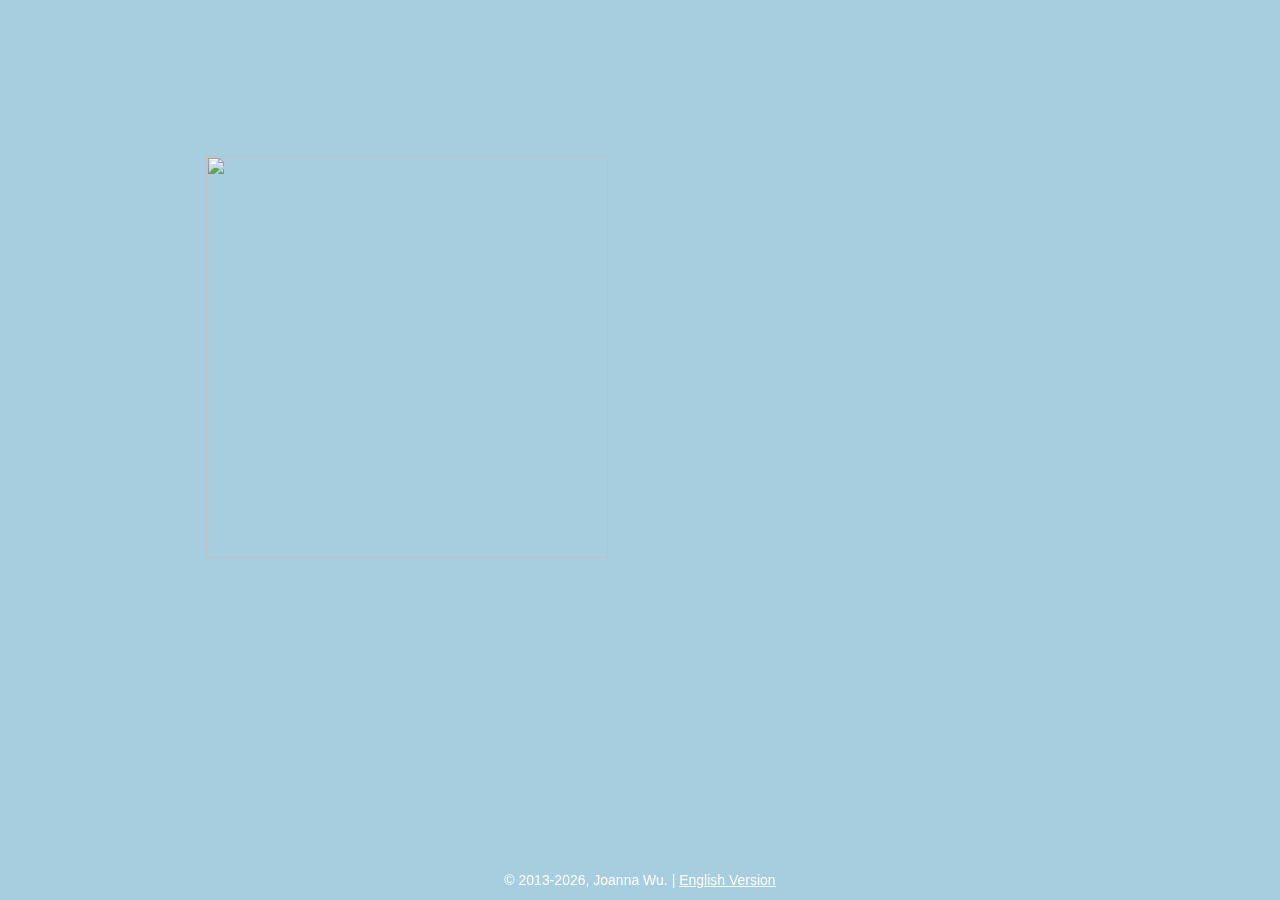
==== index.html @ 33b52a97 "update" ====
<!doctype html>
<html lang="zh-CN">
<head>
  <meta charset="UTF-8">
  <title>小雪的个人主页</title>
  <link rel="stylesheet" href="css/style.css" type="text/css" media="screen"/>

  <!-- Favicon -->
  <link rel="apple-touch-icon" sizes="57x57" href="favicons/apple-touch-icon-57x57.png" />
  <link rel="apple-touch-icon" sizes="114x114" href="favicons/apple-touch-icon-114x114.png" />
  <link rel="apple-touch-icon" sizes="72x72" href="favicons/apple-touch-icon-72x72.png" />
  <link rel="apple-touch-icon" sizes="60x60" href="favicons/apple-touch-icon-60x60.png" />
  <link rel="apple-touch-icon" sizes="120x120" href="favicons/apple-touch-icon-120x120.png" />
  <link rel="apple-touch-icon" sizes="76x76" href="favicons/apple-touch-icon-76x76.png" />
  <link rel="icon" type="image/png" href="favicons/favicon-96x96.png" sizes="96x96" />
  <link rel="icon" type="image/png" href="favicons/favicon-32x32.png" sizes="32x32" />
  <link rel="icon" type="image/png" href="favicons/favicon-16x16.png" sizes="16x16" />
  <meta name="msapplication-TileColor" content="#da532c" />
  <meta name="p:domain_verify" content="a14e7729d8ecce3ee3d6c8b233af95cb"/>
  <style>
    *{
      margin:0;
      padding:0;
    }
    body{
      font-family:Arial;
      background:#a7cede no-repeat top right;
    }
    .title{
      position:absolute;
      top:0px;
      right:0px;
      width:570px;
      height:130px;
      background:#a7cede url(http://wileam-file.b0.upaiyun.com/sprite.png) no-repeat top left;
      background-position: -10px -10px;
    }
  </style>

  <!-- Start of Async Drift Code -->
  <script>
  !function() {
    var t;
    if (t = window.driftt = window.drift = window.driftt || [], !t.init) return t.invoked ? void (window.console && console.error && console.error("Drift snippet included twice.")) : (t.invoked = !0, 
    t.methods = [ "identify", "config", "track", "reset", "debug", "show", "ping", "page", "hide", "off", "on" ], 
    t.factory = function(e) {
      return function() {
        var n;
        return n = Array.prototype.slice.call(arguments), n.unshift(e), t.push(n), t;
      };
    }, t.methods.forEach(function(e) {
      t[e] = t.factory(e);
    }), t.load = function(t) {
      var e, n, o, i;
      e = 3e5, i = Math.ceil(new Date() / e) * e, o = document.createElement("script"), 
      o.type = "text/javascript", o.async = !0, o.crossorigin = "anonymous", o.src = "https://js.driftt.com/include/" + i + "/" + t + ".js", 
      n = document.getElementsByTagName("script")[0], n.parentNode.insertBefore(o, n);
    });
  }();
  drift.SNIPPET_VERSION = '0.3.1';
  drift.load('6mvxkv4xu924');
  </script>
  <!-- End of Async Drift Code -->
  
  <!--[if IE]>
  <style>
    .circle{
      background:transparent url(images/circleIE.gif) no-repeat top left;
    }
    .description ul a{
      font-weight:normal;
    }
  </style>
  <![endif]-->
</head>
<body>
  <div id="content">
    <div class="title"></div>
    <div class="wrapper">
      <div id="images" class="images">
        <img id="image_about" src="http://wileam-file.b0.upaiyun.com/reading.png" alt="" width="402" height="402" style="display:block;"/>
        <img id="image_lifeblog" src="http://wileam-file.b0.upaiyun.com/life.png" alt="" width="402" height="402"/>
        <img id="image_techblog" src="http://wileam-file.b0.upaiyun.com/coding.png" alt="" width="402" height="402" />
      </div>
      <div class="circleBig">
        <div id="menu" class="menu">
          <a id="about" class="about" href="http://about.me/joanna.wu" target="_blank">About Me</a>
          <a id="lifeblog" class="lifeblog" href="http://blog.wileam.com/" target="_blank">Life Blog</a>
          <a id="techblog" class="techblog" href="http://code.wileam.com/" target="_blank">Tech Blog</a>
        </div>
      </div>
    </div>
    <div id="circle_about" class="circle">
      <div class="description">
        <ul>
          <li>
            <p>码农、书女、旅人</p>
          </li>
          <li>
            <p>@wileam</p>
          </li>
          <li>
            <ul class="social-icons">
              <li>
                <a href="https://github.com/wileam/" target="_blank" class="social_github"></a>
              </li>
              <li>
                <a href="http://www.douban.com/people/wileam/" target="_blank" class="social_douban"></a>
              </li>
              <li>
                <a href="http://weibo.com/wileam" target="_blank" class="social_weibo"></a>
              </li>
            </ul>
          </li>
        </ul>
      </div>
    </div>

    <div id="circle_lifeblog" class="circle">
      <div class="description">
        <ul>
          <li>
            <p>看戏、阅读、旅行、生活、随想。</p>
          </li>
          <li>
            <p><small>Powered by Hexo.</small></p>
          </li>
        </ul>
      </div>
    </div>

    <div id="circle_techblog" class="circle">
      <div class="description">
        <ul>
          <li>
            <p>我相信开放、交流与分享的力量。</p>
          </li>
          <li>
            <p><small>Powered by Hexo.</small></p>
          </li>
        </ul>
      </div>
    </div>

    <footer>
      <p>
        &copy; 2013-<span id="J_curYear">2015</span>, Joanna Wu.
        |
        <a href="en.html">English Version</a>
      </p>
    </footer>

  </div>
  <!-- JavaScript -->
  <script type="text/javascript" src="js/jquery.min.js"></script>
  <script type="text/javascript" src="js/jquery.path.js"></script>
  <script type="text/javascript">
    $(function() {
      $('#menu > a').mouseover(
        function(){
          var $this = $(this);
          move($this,800,1);
        }
      );
      function move($elem,speed,turns){
        var id = $elem.attr('id');
        var $circle = $('#circle_'+id);

        /* if hover the same one nothing happens */
        if($circle.css('opacity')==1)
          return;

        /* change the image */
        $('#image_'+id).stop(true,true).fadeIn(650).siblings().not(this).fadeOut(650);

        /*
        if there's a circle already, then let's remove it:
        either animate it in a circular movement or just fading out, depending on the current position of it
         */
        $('#content .circle').each(function(i){
          var $theCircle = $(this);
          if($theCircle.css('opacity')==1)
            $theCircle.stop()
          .animate({
            path : new $.path.arc({
              center  : [409,359],
              radius  : 257,
              start   : 65,
              end     : -110,
              dir     : -1
            }),
            opacity: '0'
          },1500);
          else
            $theCircle.stop()
          .animate({opacity: '0'},200);
        });

        /* make the circle appear in a circular movement */
        var end = 65 - 360 * (turns-1);
        $circle.stop()
        .animate({
          path : new $.path.arc({
            center  : [409,359],
            radius  : 257,
            start   : 180,
            end     : end,
            dir     : -1
          }),
          opacity: '1'
        },speed);
      }
    });

    // get current year and update footer
    $(document).ready(function() {
      var curYear = new Date().getFullYear();
      $('#J_curYear').html(curYear);
    });
  </script>
  
  <!-- Google Analytics -->
  <script type="text/javascript">
    var _gaq = _gaq || [];
    _gaq.push(['_setAccount', 'UA-37411784-1']);
    _gaq.push(['_trackPageview']);
    (function() {
    var ga = document.createElement('script'); ga.type = 'text/javascript'; ga.async = true;

    ga.src = ('https:' == document.location.protocol ? 'https://' : 'http://') + 'stats.g.doubleclick.net/dc.js';

    var s = document.getElementsByTagName('script')[0]; s.parentNode.insertBefore(ga, s);
    })();
  </script>
</body>
</html>
---- css/style.css ----
body {
  font-size: 14px;
  line-height:20px;
}

.wrapper{
  font-family: Verdana;
  font-size:11px;
  width:600px;
  height:600px;
  position:relative;
  top:150px;
  left:200px;
}
.images img{
  display:none;
  position:absolute;
  left:6px;
  top:6px;
}
.circleBig{
  position:absolute;
  top:0px;
  left:0px;
  width:418px;
  height:418px;
  background:transparent url(http://wileam-file.b0.upaiyun.com/sprite.png) no-repeat top left;
  background-position: -10px -160px;
}
.menu{
  position:absolute;
  width:101px;
  height:74px;
  top:240px;
  left:260px;
  z-index:999;
}
a.about, a.lifeblog, a.techblog{
  float:left;
  clear:both;
  height:23px;
  margin-bottom:10px;
  width:105px;
  text-indent:-2000000px;
  opacity:0.8;
  background:transparent url(http://wileam-file.b0.upaiyun.com/menu.png) no-repeat top left;
}
a.lifeblog{
  width:90px;
  background-position:-105px 0px;
}
a.techblog{
  width:88px;
  background-position:-199px 0px;
}
a.about:hover, a.lifeblog:hover, a.techblog:hover{
  opacity:1.0;
}
.circle{
  margin-top:-88px;
  margin-left:-88px;
  width:176px;
  height:176px;
  position:absolute;
  left:0;
  top:0;
  background:transparent url(http://wileam-file.b0.upaiyun.com/sprite.png) no-repeat top left;
  background-position: -10px -646px;
  z-index:10;
  opacity:0;
  filter:progid:DXImageTransform.Microsoft.Alpha(opacity=0);
}
.description{
  width:120px;
  margin:40px auto;
  text-align:center;
}
.description ul{
  list-style:none;
  text-align:center;
}
.description ul a,.description ul p {
  line-height:30px;
  font-weight:bold;
  color:#fff;
  text-decoration:none;
  /*text-transform:uppercase;*/
  font-size:14px;
  text-shadow:1px 1px 1px #aaa;
}
.description ul small {
  font-size: 10px;
}
.description ul a:hover{
  color:#f0f0f0;
}
.thumbs a img{
  border:3px solid #f9f9f9;
  -moz-box-shadow:1px 1px 2px #999;
  -webkit-box-shadow:1px 1px 2px #999;
  box-shadow:1px 1px 2px #999;
}

footer {
  position:fixed;
  width:100%;
  bottom:0;
}

footer p, footer a {
  text-align: center;
  padding-bottom: 10px;
  color:#fff;
}

/* social icons */
.social-icons {
  margin-top:10px;
  margin-left:15px;
  padding: 0;
}
.social-icons li {
  float: left;
  display: inline;
  list-style: none;
  margin-right: 5px;
  margin-bottom: 5px;
  text-indent: -9999px;
}
.social-icons li a, a.social-icon {
  width: 28px;
  height: 28px;
  display: block;
  background-position: 0 0;
  background-repeat: no-repeat;
  transition: all 0.3s ease-in-out;
  -o-transition: all 0.3s ease-in-out;
  -ms-transition: all 0.3s ease-in-out;
  -moz-transition: all 0.3s ease-in-out;
  -webkit-transition: all 0.3s ease-in-out;
}
.social-icons li:hover a {
  background-position: 0 -38px;
}

.social-icons-color li a {
  opacity: 0.7;
  background-position:0 -38px !important;
}

.social-icons-color li a:hover {
  opacity: 1;
}

.social_github {background: url(http://wileam-file.b0.upaiyun.com/icons/github.png) no-repeat;}
.social_douban {background: url(http://wileam-file.b0.upaiyun.com/icons/douban.png) no-repeat;}
.social_weibo {background: url(http://wileam-file.b0.upaiyun.com/icons/weibo.png) no-repeat;}
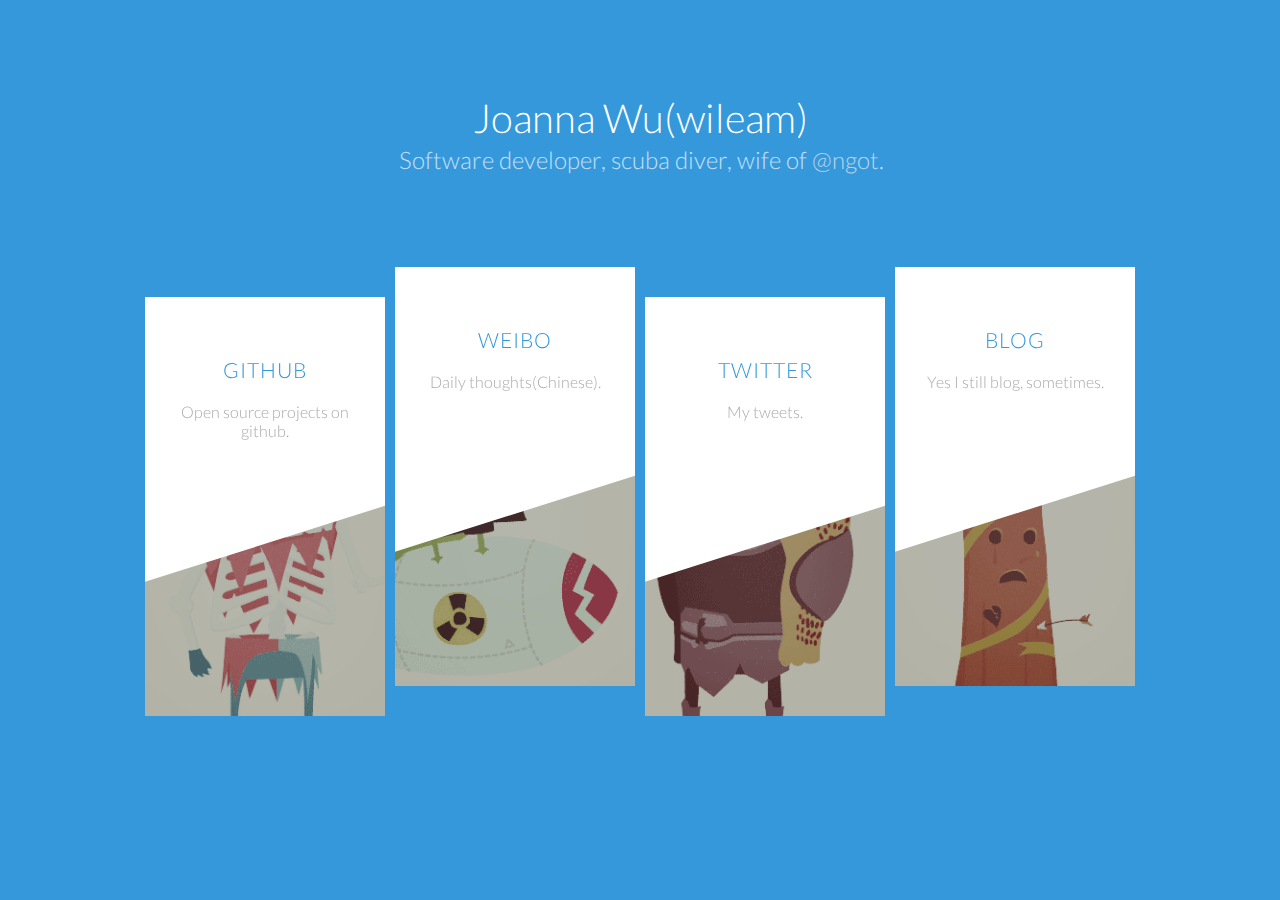
==== commit 951f3253: "change folder" ====
--- a/index.html
+++ b/index.html
@@ -1,236 +1,80 @@
-<!doctype html>
-<html lang="zh-CN">
-<head>
-  <meta charset="UTF-8">
-  <title>小雪的个人主页</title>
-  <link rel="stylesheet" href="css/style.css" type="text/css" media="screen"/>
-
-  <!-- Favicon -->
-  <link rel="apple-touch-icon" sizes="57x57" href="favicons/apple-touch-icon-57x57.png" />
-  <link rel="apple-touch-icon" sizes="114x114" href="favicons/apple-touch-icon-114x114.png" />
-  <link rel="apple-touch-icon" sizes="72x72" href="favicons/apple-touch-icon-72x72.png" />
-  <link rel="apple-touch-icon" sizes="60x60" href="favicons/apple-touch-icon-60x60.png" />
-  <link rel="apple-touch-icon" sizes="120x120" href="favicons/apple-touch-icon-120x120.png" />
-  <link rel="apple-touch-icon" sizes="76x76" href="favicons/apple-touch-icon-76x76.png" />
-  <link rel="icon" type="image/png" href="favicons/favicon-96x96.png" sizes="96x96" />
-  <link rel="icon" type="image/png" href="favicons/favicon-32x32.png" sizes="32x32" />
-  <link rel="icon" type="image/png" href="favicons/favicon-16x16.png" sizes="16x16" />
-  <meta name="msapplication-TileColor" content="#da532c" />
-  <meta name="p:domain_verify" content="a14e7729d8ecce3ee3d6c8b233af95cb"/>
-  <style>
-    *{
-      margin:0;
-      padding:0;
-    }
-    body{
-      font-family:Arial;
-      background:#a7cede no-repeat top right;
-    }
-    .title{
-      position:absolute;
-      top:0px;
-      right:0px;
-      width:570px;
-      height:130px;
-      background:#a7cede url(http://wileam-file.b0.upaiyun.com/sprite.png) no-repeat top left;
-      background-position: -10px -10px;
-    }
-  </style>
-
-  <!-- Start of Async Drift Code -->
-  <script>
-  !function() {
-    var t;
-    if (t = window.driftt = window.drift = window.driftt || [], !t.init) return t.invoked ? void (window.console && console.error && console.error("Drift snippet included twice.")) : (t.invoked = !0, 
-    t.methods = [ "identify", "config", "track", "reset", "debug", "show", "ping", "page", "hide", "off", "on" ], 
-    t.factory = function(e) {
-      return function() {
-        var n;
-        return n = Array.prototype.slice.call(arguments), n.unshift(e), t.push(n), t;
-      };
-    }, t.methods.forEach(function(e) {
-      t[e] = t.factory(e);
-    }), t.load = function(t) {
-      var e, n, o, i;
-      e = 3e5, i = Math.ceil(new Date() / e) * e, o = document.createElement("script"), 
-      o.type = "text/javascript", o.async = !0, o.crossorigin = "anonymous", o.src = "https://js.driftt.com/include/" + i + "/" + t + ".js", 
-      n = document.getElementsByTagName("script")[0], n.parentNode.insertBefore(o, n);
-    });
-  }();
-  drift.SNIPPET_VERSION = '0.3.1';
-  drift.load('6mvxkv4xu924');
-  </script>
-  <!-- End of Async Drift Code -->
-  
-  <!--[if IE]>
-  <style>
-    .circle{
-      background:transparent url(images/circleIE.gif) no-repeat top left;
-    }
-    .description ul a{
-      font-weight:normal;
-    }
-  </style>
-  <![endif]-->
-</head>
-<body>
-  <div id="content">
-    <div class="title"></div>
-    <div class="wrapper">
-      <div id="images" class="images">
-        <img id="image_about" src="http://wileam-file.b0.upaiyun.com/reading.png" alt="" width="402" height="402" style="display:block;"/>
-        <img id="image_lifeblog" src="http://wileam-file.b0.upaiyun.com/life.png" alt="" width="402" height="402"/>
-        <img id="image_techblog" src="http://wileam-file.b0.upaiyun.com/coding.png" alt="" width="402" height="402" />
-      </div>
-      <div class="circleBig">
-        <div id="menu" class="menu">
-          <a id="about" class="about" href="http://about.me/joanna.wu" target="_blank">About Me</a>
-          <a id="lifeblog" class="lifeblog" href="http://blog.wileam.com/" target="_blank">Life Blog</a>
-          <a id="techblog" class="techblog" href="http://code.wileam.com/" target="_blank">Tech Blog</a>
-        </div>
-      </div>
-    </div>
-    <div id="circle_about" class="circle">
-      <div class="description">
-        <ul>
-          <li>
-            <p>码农、书女、旅人</p>
-          </li>
-          <li>
-            <p>@wileam</p>
-          </li>
-          <li>
-            <ul class="social-icons">
-              <li>
-                <a href="https://github.com/wileam/" target="_blank" class="social_github"></a>
-              </li>
-              <li>
-                <a href="http://www.douban.com/people/wileam/" target="_blank" class="social_douban"></a>
-              </li>
-              <li>
-                <a href="http://weibo.com/wileam" target="_blank" class="social_weibo"></a>
-              </li>
-            </ul>
-          </li>
-        </ul>
-      </div>
-    </div>
-
-    <div id="circle_lifeblog" class="circle">
-      <div class="description">
-        <ul>
-          <li>
-            <p>看戏、阅读、旅行、生活、随想。</p>
-          </li>
-          <li>
-            <p><small>Powered by Hexo.</small></p>
-          </li>
-        </ul>
-      </div>
-    </div>
-
-    <div id="circle_techblog" class="circle">
-      <div class="description">
-        <ul>
-          <li>
-            <p>我相信开放、交流与分享的力量。</p>
-          </li>
-          <li>
-            <p><small>Powered by Hexo.</small></p>
-          </li>
-        </ul>
-      </div>
-    </div>
-
-    <footer>
-      <p>
-        &copy; 2013-<span id="J_curYear">2015</span>, Joanna Wu.
-        |
-        <a href="en.html">English Version</a>
-      </p>
-    </footer>
-
-  </div>
-  <!-- JavaScript -->
-  <script type="text/javascript" src="js/jquery.min.js"></script>
-  <script type="text/javascript" src="js/jquery.path.js"></script>
-  <script type="text/javascript">
-    $(function() {
-      $('#menu > a').mouseover(
-        function(){
-          var $this = $(this);
-          move($this,800,1);
-        }
-      );
-      function move($elem,speed,turns){
-        var id = $elem.attr('id');
-        var $circle = $('#circle_'+id);
-
-        /* if hover the same one nothing happens */
-        if($circle.css('opacity')==1)
-          return;
-
-        /* change the image */
-        $('#image_'+id).stop(true,true).fadeIn(650).siblings().not(this).fadeOut(650);
-
-        /*
-        if there's a circle already, then let's remove it:
-        either animate it in a circular movement or just fading out, depending on the current position of it
-         */
-        $('#content .circle').each(function(i){
-          var $theCircle = $(this);
-          if($theCircle.css('opacity')==1)
-            $theCircle.stop()
-          .animate({
-            path : new $.path.arc({
-              center  : [409,359],
-              radius  : 257,
-              start   : 65,
-              end     : -110,
-              dir     : -1
-            }),
-            opacity: '0'
-          },1500);
-          else
-            $theCircle.stop()
-          .animate({opacity: '0'},200);
-        });
-
-        /* make the circle appear in a circular movement */
-        var end = 65 - 360 * (turns-1);
-        $circle.stop()
-        .animate({
-          path : new $.path.arc({
-            center  : [409,359],
-            radius  : 257,
-            start   : 180,
-            end     : end,
-            dir     : -1
-          }),
-          opacity: '1'
-        },speed);
-      }
-    });
-
-    // get current year and update footer
-    $(document).ready(function() {
-      var curYear = new Date().getFullYear();
-      $('#J_curYear').html(curYear);
-    });
-  </script>
-  
-  <!-- Google Analytics -->
-  <script type="text/javascript">
-    var _gaq = _gaq || [];
-    _gaq.push(['_setAccount', 'UA-37411784-1']);
-    _gaq.push(['_trackPageview']);
-    (function() {
-    var ga = document.createElement('script'); ga.type = 'text/javascript'; ga.async = true;
-
-    ga.src = ('https:' == document.location.protocol ? 'https://' : 'http://') + 'stats.g.doubleclick.net/dc.js';
-
-    var s = document.getElementsByTagName('script')[0]; s.parentNode.insertBefore(ga, s);
-    })();
-  </script>
-</body>
+<!DOCTYPE html>
+<html lang="en" class="demo-1 no-js">
+	<head>
+		<meta charset="UTF-8" />
+		<meta http-equiv="X-UA-Compatible" content="IE=edge"> 
+		<meta name="viewport" content="width=device-width, initial-scale=1"> 
+		<title>Joanna Wu</title>
+		<link rel="stylesheet" type="text/css" href="css/normalize.css" />
+		<link rel="stylesheet" type="text/css" href="css/demo.css" />
+		<link rel="stylesheet" type="text/css" href="css/component.css" />
+		<script src="js/snap.svg-min.js"></script>
+		<!--[if IE]>
+  		<script src="http://html5shiv.googlecode.com/svn/trunk/html5.js"></script>
+		<![endif]-->
+	</head>
+	<body>
+		<div class="container">
+			<!-- Top Navigation -->
+			<!-- <div class="codrops-top clearfix">
+				<a class="codrops-icon codrops-icon-prev"><span>Previous Demo</span></a>
+				<span class="right"><a href="http://cargocollective.com/isaac317">Artwork by Isaac Montemayor</a><a class="codrops-icon codrops-icon-drop" href="http://tympanus.net/codrops/?p=18145"><span>Back to the Codrops Article</span></a></span>
+			</div> -->
+			<header class="codrops-header">
+				<h1>Joanna Wu(wileam)<span>Software developer, scuba diver, wife of <a target="_blank" href="http://ngot.me">@ngot</a>.</span></h1>	
+				<!-- <nav class="codrops-demos">
+					<a class="current-demo" href="index.html">Demo 1</a>
+					<a href="index2.html">Demo 2</a>
+					<a href="index3.html">Demo 3</a>
+				</nav> -->
+			</header>
+			<section id="grid" class="grid clearfix">
+				<a target="_blank" href="http://github.com/wileam" data-path-hover="m 180,34.57627 -180,0 L 0,0 180,0 z">
+					<figure>
+						<img async src="img/1.png" />
+						<svg viewBox="0 0 180 320" preserveAspectRatio="none"><path d="M 180,160 0,218 0,0 180,0 z"/></svg>
+						<figcaption>
+							<h2>Github</h2>
+							<p>Open source projects on github.</p>
+							<button>View</button>
+						</figcaption>
+					</figure>
+				</a>
+				<a target="_blank" href="http://weibo.com/wileam/" data-path-hover="m 180,34.57627 -180,0 L 0,0 180,0 z">
+					<figure>
+						<img async src="img/3.png" />
+						<svg viewBox="0 0 180 320" preserveAspectRatio="none"><path d="M 180,160 0,218 0,0 180,0 z"/></svg>
+						<figcaption>
+							<h2>Weibo</h2>
+							<p>Daily thoughts(Chinese).</p>
+							<button>View</button>
+						</figcaption>
+					</figure>
+				</a>
+				<a target="_blank" href="https://twitter.com/wileam" data-path-hover="m 180,34.57627 -180,0 L 0,0 180,0 z">
+					<figure>
+						<img async src="img/5.png" />
+						<svg viewBox="0 0 180 320" preserveAspectRatio="none"><path d="M 180,160 0,218 0,0 180,0 z"/></svg>
+						<figcaption>
+							<h2>Twitter</h2>
+							<p>My tweets.</p>
+							<button>View</button>
+						</figcaption>
+					</figure>
+				</a>
+				<a target="_blank" href="http://blog.wileam.com/" data-path-hover="m 180,34.57627 -180,0 L 0,0 180,0 z">
+					<figure>
+						<img async src="img/6.png" />
+						<svg viewBox="0 0 180 320" preserveAspectRatio="none"><path d="M 180,160 0,218 0,0 180,0 z"/></svg>
+						<figcaption>
+							<h2>Blog</h2>
+							<p>Yes I still blog, sometimes.</p>
+							<button>View</button>
+						</figcaption>
+					</figure>
+				</a>
+			</section>
+		</div><!-- /container -->
+		<script src="js/hovers.js"></script>
+	</body>
 </html>--- a/css/demo.css
+++ b/css/demo.css
@@ -0,0 +1,134 @@
+@font-face {
+  font-family: 'Lato';
+  font-style: normal;
+  font-weight: 300;
+  src: local('Lato Light'), local('Lato-Light'), url('/fonts/Lato-Light.woff') format('woff');
+}
+@font-face {
+  font-family: 'Lato';
+  font-style: normal;
+  font-weight: 400;
+  src: local('Lato Regular'), local('Lato-Regular'), url('/fonts/Lato-Regular.woff') format('woff');
+}
+@font-face {
+  font-family: 'Lato';
+  font-style: normal;
+  font-weight: 700;
+  src: local('Lato Bold'), local('Lato-Bold'), url('/fonts/Lato-Bold.woff') format('woff');
+}
+
+*, *:after, *:before { -webkit-box-sizing: border-box; -moz-box-sizing: border-box; box-sizing: border-box; }
+
+body {
+	background: #333;
+	color: #fff;
+	font-weight: 400;
+	font-size: 1em;
+	font-family: 'Lato', Arial, sans-serif;
+}
+
+a, button {
+	outline: none;
+}
+
+a {
+	color: #f0f0f0;
+	text-decoration: none;
+}
+
+a:hover, a:focus {
+	color: #333;
+}
+
+.clearfix:before,
+.clearfix:after {
+	content: " ";
+	display: table;
+}
+ 
+.clearfix:after {
+	clear: both;
+}
+
+.codrops-header {
+	margin: 0 auto;
+	padding: 2em;
+	text-align: center;
+}
+
+.codrops-header h1 {
+	margin: 0;
+	font-weight: 300;
+	font-size: 2.5em;
+	line-height: 1.3;
+}
+
+.codrops-header h1 span {
+	display: block;
+	padding: 0 0 0.6em 0.1em;
+	font-size: 60%;
+	opacity: 0.7;
+}
+
+/* To Navigation Style */
+.codrops-top {
+	width: 100%;
+	text-transform: uppercase;
+	font-weight: 700;
+	font-size: 0.69em;
+	line-height: 2.2;
+}
+
+.codrops-top a {
+	display: inline-block;
+	padding: 0 1em;
+	text-decoration: none;
+	letter-spacing: 1px;
+}
+
+.codrops-top span.right {
+	float: right;
+}
+
+.codrops-top span.right a {
+	display: block;
+	float: left;
+}
+/* Demo Buttons Style */
+.codrops-demos {
+	padding-top: 1em;
+	font-size: 0.8em;
+}
+
+.codrops-demos a {
+	display: inline-block;
+	margin: 0.5em;
+	padding: 0.7em 1.1em;
+	outline: none;
+	border: 2px solid #fff;
+	color: #fff;
+	text-decoration: none;
+	text-transform: uppercase;
+	letter-spacing: 1px;
+	font-weight: 700;
+}
+
+.codrops-demos a:hover,
+.codrops-demos a.current-demo,
+.codrops-demos a.current-demo:hover {
+	border-color: #333;
+	color: #333;
+}
+
+.related {
+	text-align: center;
+	font-size: 1.5em;
+}
+
+@media screen and (max-width: 25em) {
+
+	.codrops-icon span {
+		display: none;
+	}
+
+}--- a/css/component.css
+++ b/css/component.css
@@ -0,0 +1,239 @@
+/* Common style */
+.grid {
+	margin: 40px auto 120px;
+	max-width: 1000px;
+	width: 90%;
+}
+
+.grid a {
+	float: left;
+	max-width: 250px;
+	width: 25%;
+	color: #333;
+}
+
+.grid a:nth-child(odd) {
+	margin: 30px 0 -30px 0;
+}
+
+.grid figure {
+	position: relative;
+	overflow: hidden;
+	margin: 5px;
+	background: #333;
+}
+
+.grid figure img {
+	position: relative;
+	display: block;
+	width: 100%;
+	opacity: 0.7;
+	-webkit-transition: opacity 0.3s;
+	transition: opacity 0.3s;
+}
+
+.grid figcaption {
+	position: absolute;
+	top: 0;
+	z-index: 11;
+	padding: 10px;
+	width: 100%;
+	height: 100%;
+	text-align: center;
+}
+
+.grid figcaption h2 {
+	margin: 0 0 20px 0;
+	color: #3498db;
+	text-transform: uppercase;
+	letter-spacing: 1px;
+	font-weight: 300;
+	font-size: 130%;
+	-webkit-transition: -webkit-transform 0.3s;
+	transition: transform 0.3s;
+}
+
+.grid figcaption p {
+	padding: 0 20px;
+	color: #aaa;
+	font-weight: 300;
+	-webkit-transition: opacity 0.3s, -webkit-transform 0.3s;
+	transition: opacity 0.3s, transform 0.3s;
+}
+
+.grid figcaption h2,
+.grid figcaption p {
+	-webkit-transform: translateY(50px);
+	transform: translateY(50px);
+}
+
+.grid figure button {
+	position: absolute;
+	padding: 4px 20px;
+	border: none;
+	text-transform: uppercase;
+	letter-spacing: 1px;
+	font-weight: bold;
+	-webkit-transition: opacity 0.3s, -webkit-transform 0.3s;
+	transition: opacity 0.3s, transform 0.3s;
+}
+
+.grid figcaption,
+.grid figcaption h2,
+.grid figcaption p,
+.grid figure button {
+	-webkit-backface-visibility: hidden;
+	backface-visibility: hidden;
+}
+
+/* Style for SVG */
+.grid svg {
+	position: absolute;
+	top: -1px; /* fixes rendering issue in FF */
+	z-index: 10;
+	width: 100%;
+	height: 100%;
+}
+
+.grid svg path {
+	fill: #fff;
+}
+
+/* Hover effects */
+.grid a:hover figure img {
+	opacity: 1;
+}
+
+.grid a:hover figcaption h2,
+.grid a:hover figcaption p {
+	-webkit-transform: translateY(0);
+	transform: translateY(0);
+}
+
+.grid a:hover figcaption p {
+	opacity: 0;
+}
+
+/* Individual styles */
+.demo-1 body {
+	background: #3498db;
+}
+
+.demo-1 .grid figure button {
+	top: 50%;
+	left: 50%;
+	border: 3px solid #fff;
+	background: transparent;
+	color: #fff;
+	opacity: 0;
+	-webkit-transform: translateY(-50%) translateX(-50%) scale(0.25);
+	transform: translateY(-50%) translateX(-50%) scale(0.25);
+}
+
+.demo-1 .grid a:hover figure button {
+	opacity: 1;
+	-webkit-transform: translateY(-50%) translateX(-50%) scale(1);
+	transform: translateY(-50%) translateX(-50%) scale(1);
+}
+
+/* Media Queries */
+/* Let's redefine the width of each anchor and the margins */
+
+@media screen and (max-width: 58em) {
+	.grid a {
+		width: 33.333%;
+	}
+
+	.grid a:nth-child(odd) {
+		margin: 0;
+	}
+
+	.grid a:nth-child(3n-1) {
+		margin: 30px 0 -30px 0;
+	}
+}
+
+.codrops-header h1 {
+	margin-top: 60px;
+}
+
+@media screen and (max-width: 45em) {
+	.grid {
+		max-width: 500px;
+	}
+
+	.grid a {
+		width: 50%;
+	}
+
+	.grid a:nth-child(3n-1) {
+		margin: 0;
+	}
+
+	.grid a:nth-child(even) {
+		margin: 30px 0 -30px 0;
+	}
+
+
+	.grid figcaption h2 {
+		margin-bottom: 0px;
+		-webkit-transform: translateY(30px);
+		transform: translateY(30px);
+	}
+
+	.grid figcaption p {
+		margin: 0;
+		padding: 0 10px;
+	}
+}
+
+@media screen and (max-width: 27em) {
+	.grid {
+		margin: 0 auto 30px;
+		max-width: 320px;
+	}
+
+	.grid a {
+		width: 100%;
+		max-width: 320px;
+	}
+
+	.grid a:nth-child(even) {
+		margin: 0;
+	}
+
+	.codrops-header h1 {
+		margin-top: 20px;
+	}
+
+	.grid figure {
+		height: 220px;
+	}
+
+	.grid figure img,
+	.grid figcaption h2,
+	.grid figcaption p {
+		-webkit-transition: none;
+		transition: none;
+	}
+
+	.grid a:hover figcaption h2,
+	.grid a:hover figcaption p {
+		margin-bottom: 20px;
+		-webkit-transform: translateY(30px);
+    	transform: translateY(30px);
+	}
+
+	.demo-1 .grid figure button,
+	.demo-1 .grid a:hover figure button {
+		display: none;
+	}
+
+	.grid a:hover figure img {
+		opacity: 0.7;
+	}
+
+	.grid a:hover figcaption p {
+		opacity: 1;
+	}
+}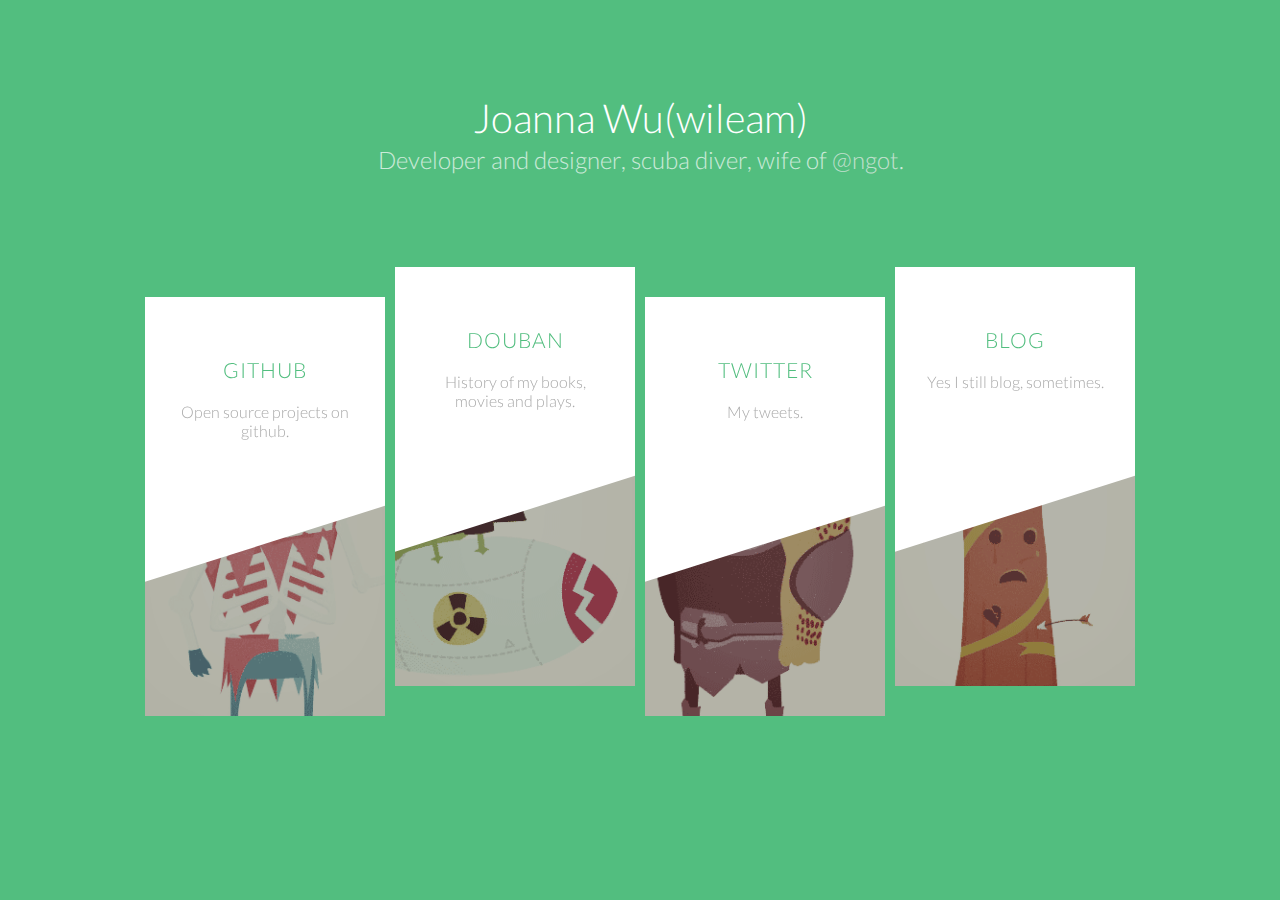
==== commit ac257010: "update" ====
--- a/index.html
+++ b/index.html
@@ -1,5 +1,5 @@
 <!DOCTYPE html>
-<html lang="en" class="demo-1 no-js">
+<html lang="en" class="demo-3 no-js">
 	<head>
 		<meta charset="UTF-8" />
 		<meta http-equiv="X-UA-Compatible" content="IE=edge"> 
@@ -8,6 +8,18 @@
 		<link rel="stylesheet" type="text/css" href="css/normalize.css" />
 		<link rel="stylesheet" type="text/css" href="css/demo.css" />
 		<link rel="stylesheet" type="text/css" href="css/component.css" />
+
+		<!-- Favicon -->
+		<link rel="apple-touch-icon" sizes="57x57" href="favicons/apple-touch-icon-57x57.png" />
+		<link rel="apple-touch-icon" sizes="114x114" href="favicons/apple-touch-icon-114x114.png" />
+		<link rel="apple-touch-icon" sizes="72x72" href="favicons/apple-touch-icon-72x72.png" />
+		<link rel="apple-touch-icon" sizes="60x60" href="favicons/apple-touch-icon-60x60.png" />
+		<link rel="apple-touch-icon" sizes="120x120" href="favicons/apple-touch-icon-120x120.png" />
+		<link rel="apple-touch-icon" sizes="76x76" href="favicons/apple-touch-icon-76x76.png" />
+		<link rel="icon" type="image/png" href="favicons/favicon-96x96.png" sizes="96x96" />
+		<link rel="icon" type="image/png" href="favicons/favicon-32x32.png" sizes="32x32" />
+		<link rel="icon" type="image/png" href="favicons/favicon-16x16.png" sizes="16x16" />
+
 		<script src="js/snap.svg-min.js"></script>
 		<!--[if IE]>
   		<script src="http://html5shiv.googlecode.com/svn/trunk/html5.js"></script>
@@ -21,7 +33,7 @@
 				<span class="right"><a href="http://cargocollective.com/isaac317">Artwork by Isaac Montemayor</a><a class="codrops-icon codrops-icon-drop" href="http://tympanus.net/codrops/?p=18145"><span>Back to the Codrops Article</span></a></span>
 			</div> -->
 			<header class="codrops-header">
-				<h1>Joanna Wu(wileam)<span>Software developer, scuba diver, wife of <a target="_blank" href="http://ngot.me">@ngot</a>.</span></h1>	
+				<h1>Joanna Wu(wileam)<span>Developer and designer, scuba diver, wife of <a target="_blank" href="http://ngot.me">@ngot</a>.</span></h1>	
 				<!-- <nav class="codrops-demos">
 					<a class="current-demo" href="index.html">Demo 1</a>
 					<a href="index2.html">Demo 2</a>
@@ -40,13 +52,13 @@
 						</figcaption>
 					</figure>
 				</a>
-				<a target="_blank" href="http://weibo.com/wileam/" data-path-hover="m 180,34.57627 -180,0 L 0,0 180,0 z">
+				<a target="_blank" href="https://www.douban.com/people/wileam/" data-path-hover="m 180,34.57627 -180,0 L 0,0 180,0 z">
 					<figure>
 						<img async src="img/3.png" />
 						<svg viewBox="0 0 180 320" preserveAspectRatio="none"><path d="M 180,160 0,218 0,0 180,0 z"/></svg>
 						<figcaption>
-							<h2>Weibo</h2>
-							<p>Daily thoughts(Chinese).</p>
+							<h2>Douban</h2>
+							<p>History of my books, movies and plays.</p>
 							<button>View</button>
 						</figcaption>
 					</figure>
--- a/css/component.css
+++ b/css/component.css
@@ -114,12 +114,14 @@
 	opacity: 0;
 }
 
+
 /* Individual styles */
 .demo-1 body {
 	background: #3498db;
 }
 
-.demo-1 .grid figure button {
+.demo-1 .grid figure button,
+.demo-3 .grid figure button {
 	top: 50%;
 	left: 50%;
 	border: 3px solid #fff;
@@ -130,10 +132,73 @@
 	transform: translateY(-50%) translateX(-50%) scale(0.25);
 }
 
-.demo-1 .grid a:hover figure button {
+.demo-1 .grid a:hover figure button,
+.demo-3 .grid a:hover figure button {
 	opacity: 1;
 	-webkit-transform: translateY(-50%) translateX(-50%) scale(1);
 	transform: translateY(-50%) translateX(-50%) scale(1);
+}
+
+.demo-2 body {
+	background: #e74c3c;
+}
+
+.demo-2 .grid figcaption h2 {
+	color: #e74c3c;
+}
+
+.demo-2 .grid figcaption p {
+	-webkit-transition-delay: 0.05s;
+	transition-delay: 0.05s;
+}
+
+.demo-2 .grid figure button {
+	bottom: 0;
+	left: 0;
+	padding: 15px;
+	width: 100%;
+	background: #fff;
+	color: #333;
+	font-weight: 300;
+	-webkit-transform: translateY(100%);
+	transform: translateY(100%);
+}
+
+.demo-2 .grid a:hover figure button {
+	-webkit-transition-timing-function: ease-out;
+	transition-timing-function: ease-out;
+	-webkit-transform: translateY(0);
+	transform: translateY(0);
+}
+
+.demo-2 .grid figcaption h2, 
+.demo-2 .grid figcaption p,
+.demo-3 .grid figcaption h2,
+.demo-3 .grid figcaption p {
+	-webkit-transition-timing-function: cubic-bezier(0.250, 0.250, 0.115, 1); /* older webkit */
+	-webkit-transition-timing-function: cubic-bezier(0.250, 0.250, 0.115, 1.445);
+	timing-function: cubic-bezier(0.250, 0.250, 0.115, 1.445);
+}
+
+.demo-2 .grid a:hover figcaption p,
+.demo-3 .grid a:hover figcaption p {
+	-webkit-transition-delay: 0s;
+	transition-delay: 0s;
+	-webkit-transition-duration: 0.1s;
+	transition-duration: 0.1s;
+}
+
+.demo-3 body {
+	background: #52be7f;
+}
+
+.demo-3 .grid figcaption h2 {
+	color: #52be7f;
+}
+
+.demo-3 .grid a:hover figcaption h2 {
+	-webkit-transform: translateY(5px);
+	transform: translateY(5px);
 }
 
 /* Media Queries */
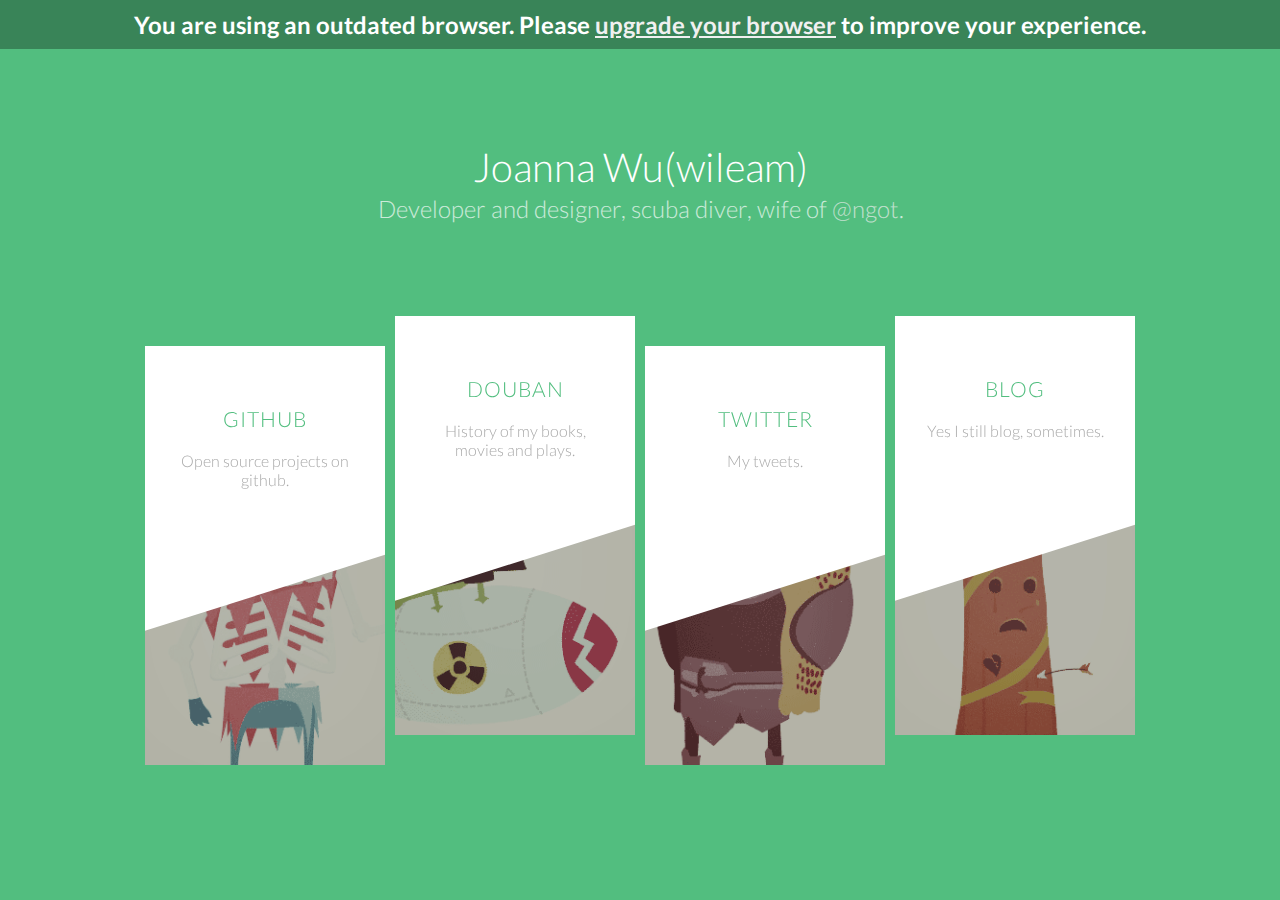
==== commit def4fa8e: "update browse happy" ====
--- a/index.html
+++ b/index.html
@@ -24,8 +24,13 @@
 		<!--[if IE]>
   		<script src="http://html5shiv.googlecode.com/svn/trunk/html5.js"></script>
 		<![endif]-->
+
+		<!--[if lt IE 8]>
+		<h1 class="browsehappy">You are using an <strong>outdated</strong> browser. Please <a href="http://browsehappy.com/">upgrade your browser</a> to improve your experience.</h1>
+		<![endif]-->
 	</head>
 	<body>
+		<h2 class="browsehappy">You are using an <strong>outdated</strong> browser. Please <a href="http://browsehappy.com/">upgrade your browser</a> to improve your experience.</h2>
 		<div class="container">
 			<!-- Top Navigation -->
 			<!-- <div class="codrops-top clearfix">
@@ -88,5 +93,18 @@
 			</section>
 		</div><!-- /container -->
 		<script src="js/hovers.js"></script>
+		<!-- Google Analytics -->
+		<script type="text/javascript">
+		var _gaq = _gaq || [];
+		_gaq.push(['_setAccount', 'UA-37411784-1']);
+		_gaq.push(['_trackPageview']);
+		(function() {
+		var ga = document.createElement('script'); ga.type = 'text/javascript'; ga.async = true;
+
+		ga.src = ('https:' == document.location.protocol ? 'https://' : 'http://') + 'stats.g.doubleclick.net/dc.js';
+
+		var s = document.getElementsByTagName('script')[0]; s.parentNode.insertBefore(ga, s);
+		})();
+		</script>
 	</body>
 </html>--- a/css/component.css
+++ b/css/component.css
@@ -1,3 +1,14 @@
+.browsehappy {
+	margin: 0;
+	padding: 10px;
+	background: rgba(0,0,0,0.3);
+	text-align: center;
+}
+
+.browsehappy a {
+	text-decoration: underline;
+}
+
 /* Common style */
 .grid {
 	margin: 40px auto 120px;
@@ -196,15 +207,15 @@
 	color: #52be7f;
 }
 
-.demo-3 .grid a:hover figcaption h2 {
+/*.demo-3 .grid a:hover figcaption h2 {
 	-webkit-transform: translateY(5px);
 	transform: translateY(5px);
-}
+}*/
 
 /* Media Queries */
 /* Let's redefine the width of each anchor and the margins */
 
-@media screen and (max-width: 58em) {
+@media screen and (max-width: 1024px) {
 	.grid a {
 		width: 33.333%;
 	}
@@ -222,7 +233,7 @@
 	margin-top: 60px;
 }
 
-@media screen and (max-width: 45em) {
+@media screen and (max-width: 768px) {
 	.grid {
 		max-width: 500px;
 	}
@@ -252,7 +263,7 @@
 	}
 }
 
-@media screen and (max-width: 27em) {
+@media screen and (max-width: 425px) {
 	.grid {
 		margin: 0 auto 30px;
 		max-width: 320px;
@@ -289,8 +300,8 @@
     	transform: translateY(30px);
 	}
 
-	.demo-1 .grid figure button,
-	.demo-1 .grid a:hover figure button {
+	.grid figure button,
+	.grid a:hover figure button {
 		display: none;
 	}
 
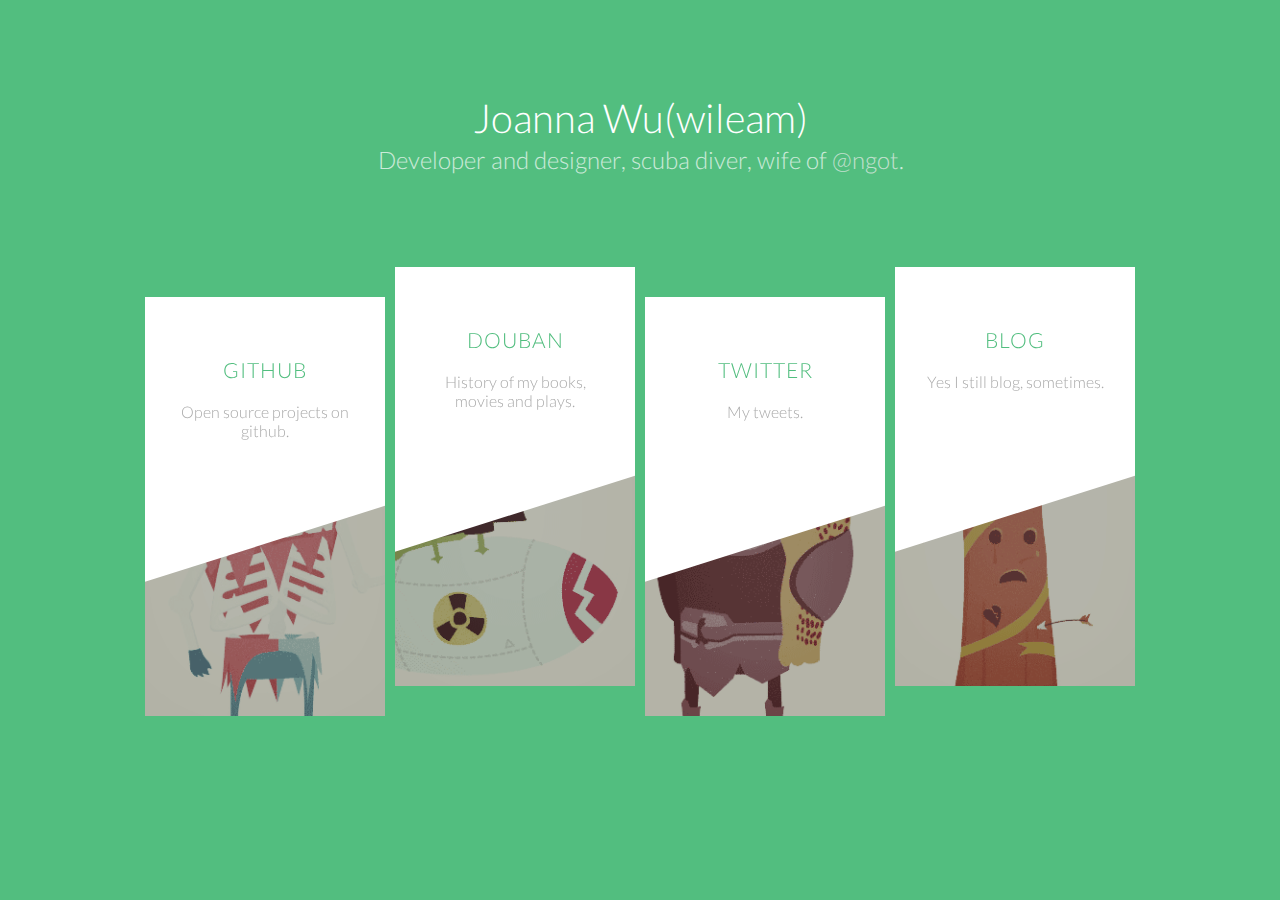
==== commit f3327fab: "remove test code" ====
--- a/index.html
+++ b/index.html
@@ -26,11 +26,10 @@
 		<![endif]-->
 
 		<!--[if lt IE 8]>
-		<h1 class="browsehappy">You are using an <strong>outdated</strong> browser. Please <a href="http://browsehappy.com/">upgrade your browser</a> to improve your experience.</h1>
+		<h2 class="browsehappy">You are using an <strong>outdated</strong> browser. Please <a href="http://browsehappy.com/">upgrade your browser</a> to improve your experience.</h2>
 		<![endif]-->
 	</head>
 	<body>
-		<h2 class="browsehappy">You are using an <strong>outdated</strong> browser. Please <a href="http://browsehappy.com/">upgrade your browser</a> to improve your experience.</h2>
 		<div class="container">
 			<!-- Top Navigation -->
 			<!-- <div class="codrops-top clearfix">
